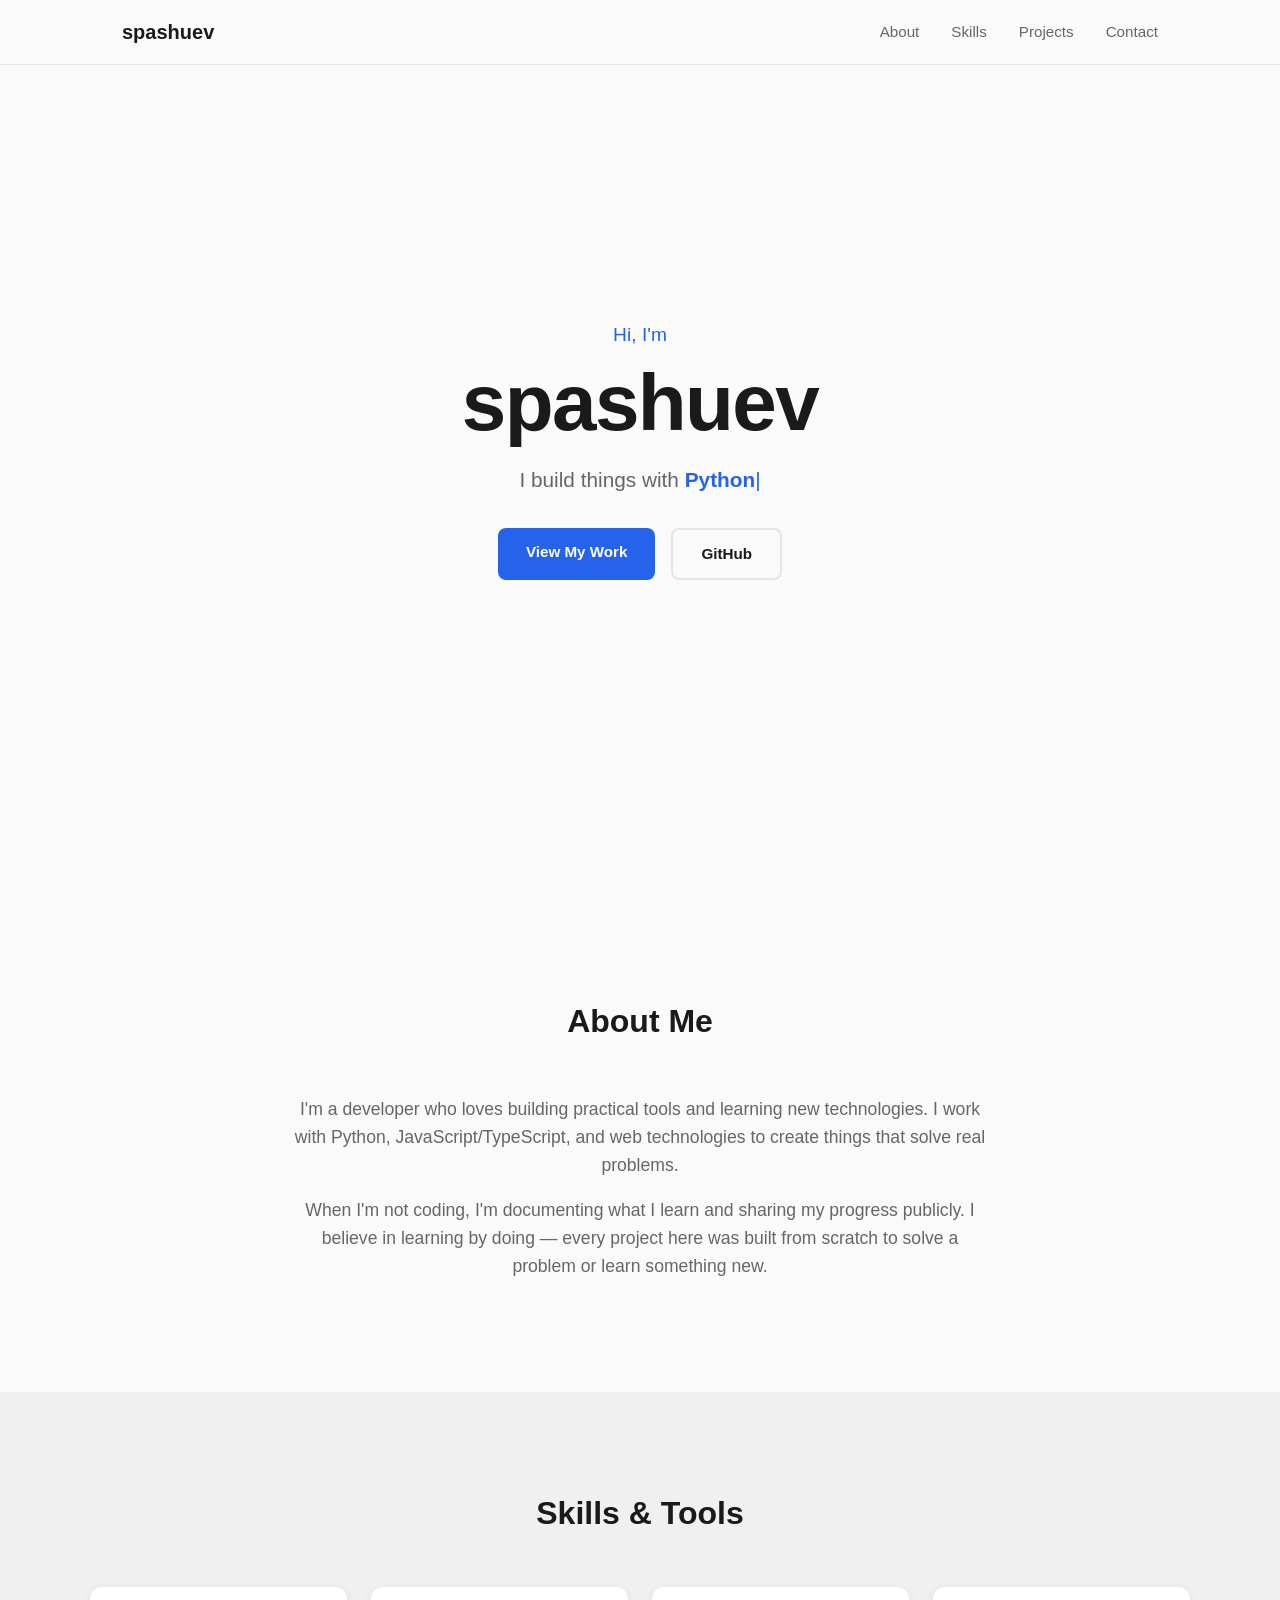
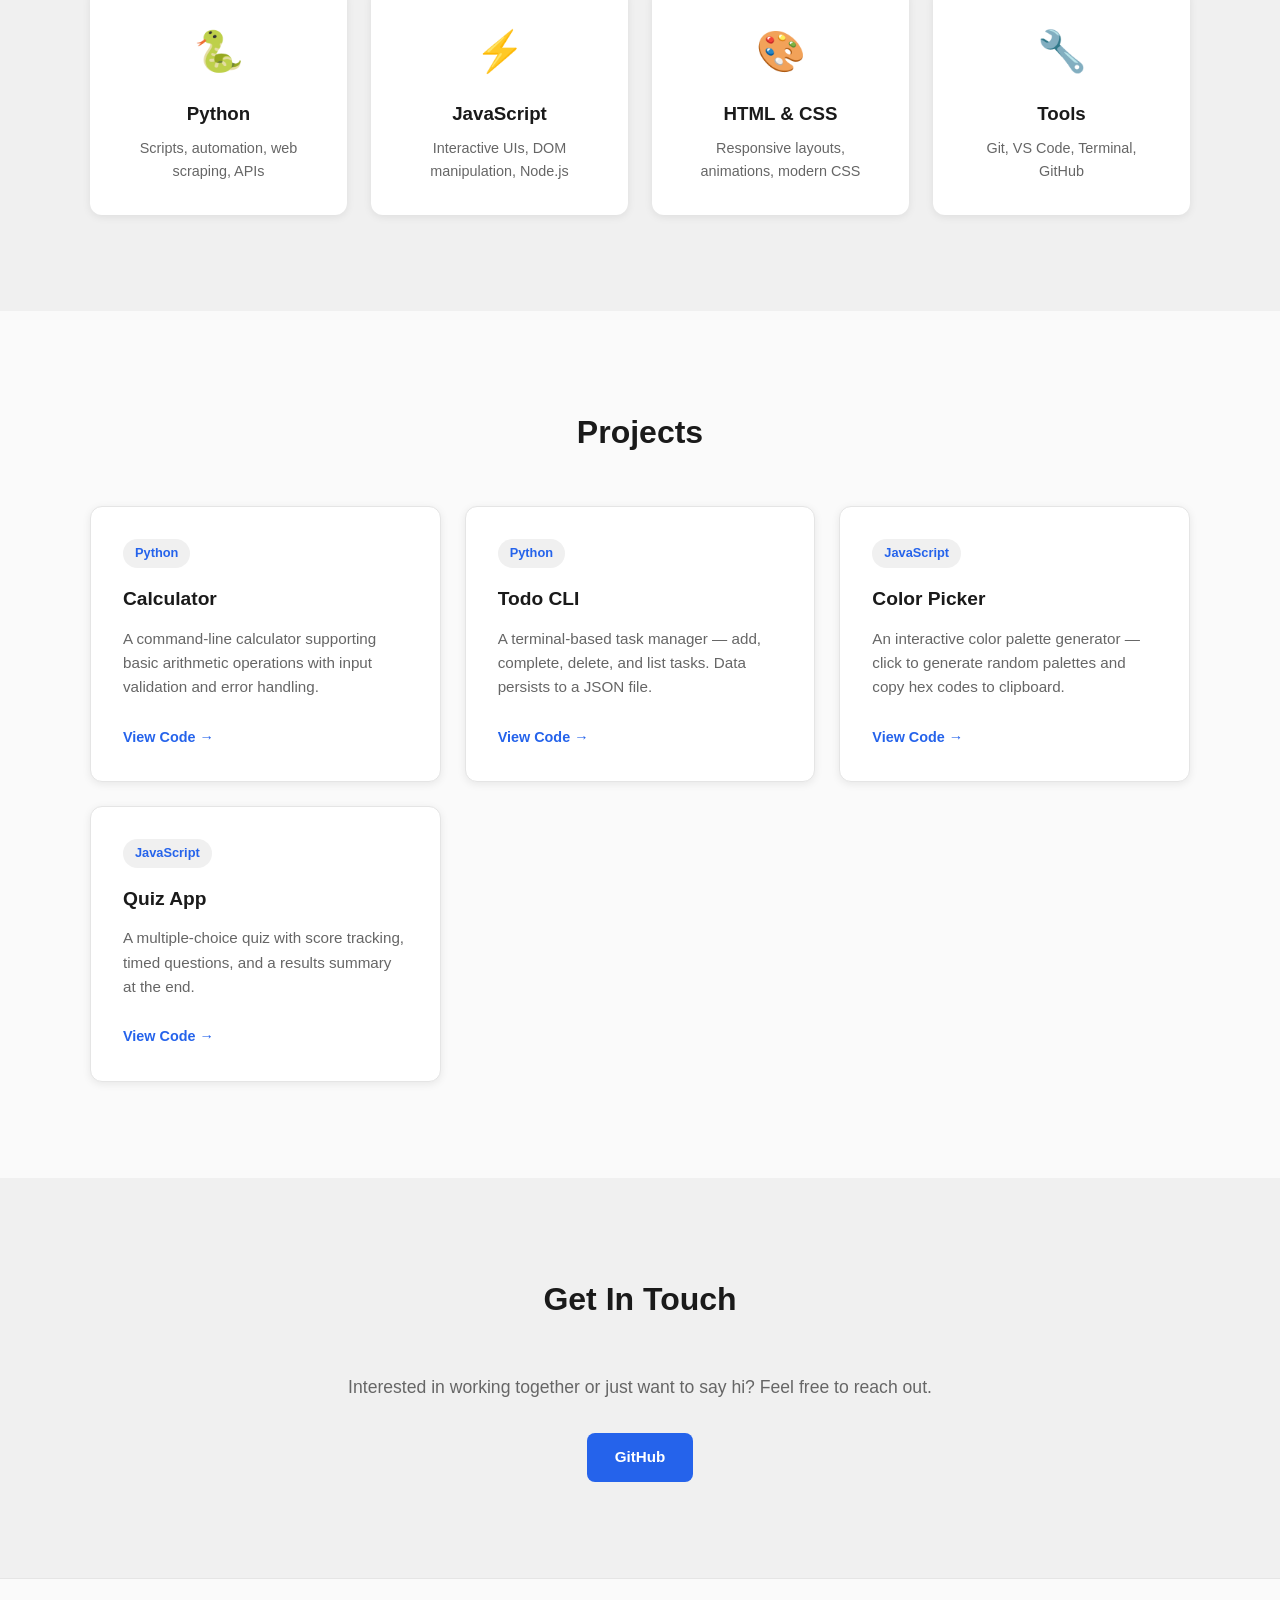
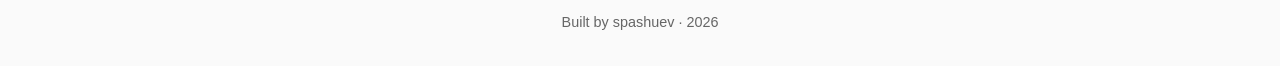
==== index.html @ 63676e6e "Add portfolio website" ====
<!DOCTYPE html>
<html lang="en">
<head>
    <meta charset="UTF-8">
    <meta name="viewport" content="width=device-width, initial-scale=1.0">
    <title>spashuev — Developer Portfolio</title>
    <link rel="stylesheet" href="css/style.css">
</head>
<body>

    <!-- Navigation -->
    <nav class="nav">
        <div class="nav-container">
            <a href="#" class="nav-logo">spashuev</a>
            <ul class="nav-links">
                <li><a href="#about">About</a></li>
                <li><a href="#skills">Skills</a></li>
                <li><a href="#projects">Projects</a></li>
                <li><a href="#contact">Contact</a></li>
            </ul>
            <button class="nav-toggle" aria-label="Toggle menu">
                <span></span>
                <span></span>
                <span></span>
            </button>
        </div>
    </nav>

    <!-- Hero Section -->
    <header class="hero" id="home">
        <div class="hero-content">
            <p class="hero-greeting">Hi, I'm</p>
            <h1 class="hero-name">spashuev</h1>
            <p class="hero-tagline">I build things with <span class="typed-text"></span><span class="cursor">|</span></p>
            <div class="hero-buttons">
                <a href="#projects" class="btn btn-primary">View My Work</a>
                <a href="https://github.com/spashuev" class="btn btn-secondary" target="_blank">GitHub</a>
            </div>
        </div>
    </header>

    <!-- About Section -->
    <section class="section" id="about">
        <div class="container">
            <h2 class="section-title">About Me</h2>
            <div class="about-content">
                <p>I'm a developer who loves building practical tools and learning new technologies. I work with Python, JavaScript/TypeScript, and web technologies to create things that solve real problems.</p>
                <p>When I'm not coding, I'm documenting what I learn and sharing my progress publicly. I believe in learning by doing — every project here was built from scratch to solve a problem or learn something new.</p>
            </div>
        </div>
    </section>

    <!-- Skills Section -->
    <section class="section section-alt" id="skills">
        <div class="container">
            <h2 class="section-title">Skills & Tools</h2>
            <div class="skills-grid">
                <div class="skill-card">
                    <div class="skill-icon">🐍</div>
                    <h3>Python</h3>
                    <p>Scripts, automation, web scraping, APIs</p>
                </div>
                <div class="skill-card">
                    <div class="skill-icon">⚡</div>
                    <h3>JavaScript</h3>
                    <p>Interactive UIs, DOM manipulation, Node.js</p>
                </div>
                <div class="skill-card">
                    <div class="skill-icon">🎨</div>
                    <h3>HTML & CSS</h3>
                    <p>Responsive layouts, animations, modern CSS</p>
                </div>
                <div class="skill-card">
                    <div class="skill-icon">🔧</div>
                    <h3>Tools</h3>
                    <p>Git, VS Code, Terminal, GitHub</p>
                </div>
            </div>
        </div>
    </section>

    <!-- Projects Section -->
    <section class="section" id="projects">
        <div class="container">
            <h2 class="section-title">Projects</h2>
            <div class="projects-grid">

                <div class="project-card">
                    <div class="project-tag">Python</div>
                    <h3>Calculator</h3>
                    <p>A command-line calculator supporting basic arithmetic operations with input validation and error handling.</p>
                    <div class="project-links">
                        <a href="https://github.com/spashuev/python-projects/tree/main/01-beginner/calculator" target="_blank">View Code →</a>
                    </div>
                </div>

                <div class="project-card">
                    <div class="project-tag">Python</div>
                    <h3>Todo CLI</h3>
                    <p>A terminal-based task manager — add, complete, delete, and list tasks. Data persists to a JSON file.</p>
                    <div class="project-links">
                        <a href="https://github.com/spashuev/python-projects/tree/main/01-beginner/todo-cli" target="_blank">View Code →</a>
                    </div>
                </div>

                <div class="project-card">
                    <div class="project-tag">JavaScript</div>
                    <h3>Color Picker</h3>
                    <p>An interactive color palette generator — click to generate random palettes and copy hex codes to clipboard.</p>
                    <div class="project-links">
                        <a href="https://github.com/spashuev/js-projects/tree/main/01-beginner/color-picker" target="_blank">View Code →</a>
                    </div>
                </div>

                <div class="project-card">
                    <div class="project-tag">JavaScript</div>
                    <h3>Quiz App</h3>
                    <p>A multiple-choice quiz with score tracking, timed questions, and a results summary at the end.</p>
                    <div class="project-links">
                        <a href="https://github.com/spashuev/js-projects/tree/main/01-beginner/quiz-app" target="_blank">View Code →</a>
                    </div>
                </div>

            </div>
        </div>
    </section>

    <!-- Contact Section -->
    <section class="section section-alt" id="contact">
        <div class="container">
            <h2 class="section-title">Get In Touch</h2>
            <p class="contact-text">Interested in working together or just want to say hi? Feel free to reach out.</p>
            <div class="contact-links">
                <a href="https://github.com/spashuev" class="btn btn-primary" target="_blank">GitHub</a>
            </div>
        </div>
    </section>

    <!-- Footer -->
    <footer class="footer">
        <p>Built by spashuev · 2026</p>
    </footer>

    <script src="js/script.js"></script>
</body>
</html>
---- css/style.css ----
/* ===== RESET & BASE ===== */
*, *::before, *::after {
    margin: 0;
    padding: 0;
    box-sizing: border-box;
}

:root {
    --bg: #fafafa;
    --bg-alt: #f0f0f0;
    --text: #1a1a1a;
    --text-muted: #666;
    --accent: #2563eb;
    --accent-hover: #1d4ed8;
    --card-bg: #fff;
    --border: #e5e5e5;
    --radius: 12px;
    --shadow: 0 2px 8px rgba(0,0,0,0.08);
    --shadow-hover: 0 8px 24px rgba(0,0,0,0.12);
    --transition: 0.3s ease;
}

html {
    scroll-behavior: smooth;
}

body {
    font-family: -apple-system, BlinkMacSystemFont, 'Segoe UI', Roboto, Oxygen, sans-serif;
    background: var(--bg);
    color: var(--text);
    line-height: 1.6;
}

a {
    color: var(--accent);
    text-decoration: none;
    transition: color var(--transition);
}

a:hover {
    color: var(--accent-hover);
}

/* ===== NAVIGATION ===== */
.nav {
    position: fixed;
    top: 0;
    width: 100%;
    background: rgba(250,250,250,0.9);
    backdrop-filter: blur(10px);
    border-bottom: 1px solid var(--border);
    z-index: 100;
}

.nav-container {
    max-width: 1100px;
    margin: 0 auto;
    padding: 0 2rem;
    display: flex;
    align-items: center;
    justify-content: space-between;
    height: 64px;
}

.nav-logo {
    font-size: 1.25rem;
    font-weight: 700;
    color: var(--text);
}

.nav-links {
    display: flex;
    list-style: none;
    gap: 2rem;
}

.nav-links a {
    color: var(--text-muted);
    font-size: 0.95rem;
    font-weight: 500;
    transition: color var(--transition);
}

.nav-links a:hover {
    color: var(--text);
}

.nav-toggle {
    display: none;
    flex-direction: column;
    gap: 5px;
    background: none;
    border: none;
    cursor: pointer;
    padding: 4px;
}

.nav-toggle span {
    width: 24px;
    height: 2px;
    background: var(--text);
    transition: var(--transition);
}

/* ===== HERO ===== */
.hero {
    min-height: 100vh;
    display: flex;
    align-items: center;
    justify-content: center;
    text-align: center;
    padding: 2rem;
}

.hero-greeting {
    font-size: 1.2rem;
    color: var(--accent);
    font-weight: 500;
    margin-bottom: 0.5rem;
}

.hero-name {
    font-size: clamp(2.5rem, 8vw, 5rem);
    font-weight: 800;
    letter-spacing: -0.02em;
    line-height: 1.1;
    margin-bottom: 1rem;
}

.hero-tagline {
    font-size: 1.3rem;
    color: var(--text-muted);
    margin-bottom: 2rem;
}

.typed-text {
    color: var(--accent);
    font-weight: 600;
}

.cursor {
    animation: blink 1s infinite;
    color: var(--accent);
}

@keyframes blink {
    0%, 100% { opacity: 1; }
    50% { opacity: 0; }
}

.hero-buttons {
    display: flex;
    gap: 1rem;
    justify-content: center;
    flex-wrap: wrap;
}

/* ===== BUTTONS ===== */
.btn {
    display: inline-block;
    padding: 0.75rem 1.75rem;
    border-radius: 8px;
    font-weight: 600;
    font-size: 0.95rem;
    transition: all var(--transition);
}

.btn-primary {
    background: var(--accent);
    color: #fff;
}

.btn-primary:hover {
    background: var(--accent-hover);
    color: #fff;
    transform: translateY(-2px);
    box-shadow: var(--shadow-hover);
}

.btn-secondary {
    border: 2px solid var(--border);
    color: var(--text);
}

.btn-secondary:hover {
    border-color: var(--accent);
    color: var(--accent);
    transform: translateY(-2px);
}

/* ===== SECTIONS ===== */
.section {
    padding: 6rem 2rem;
}

.section-alt {
    background: var(--bg-alt);
}

.container {
    max-width: 1100px;
    margin: 0 auto;
}

.section-title {
    font-size: 2rem;
    font-weight: 700;
    text-align: center;
    margin-bottom: 3rem;
}

/* ===== ABOUT ===== */
.about-content {
    max-width: 700px;
    margin: 0 auto;
    text-align: center;
}

.about-content p {
    color: var(--text-muted);
    margin-bottom: 1rem;
    font-size: 1.1rem;
}

/* ===== SKILLS ===== */
.skills-grid {
    display: grid;
    grid-template-columns: repeat(auto-fit, minmax(220px, 1fr));
    gap: 1.5rem;
}

.skill-card {
    background: var(--card-bg);
    padding: 2rem;
    border-radius: var(--radius);
    text-align: center;
    box-shadow: var(--shadow);
    transition: transform var(--transition), box-shadow var(--transition);
}

.skill-card:hover {
    transform: translateY(-4px);
    box-shadow: var(--shadow-hover);
}

.skill-icon {
    font-size: 2.5rem;
    margin-bottom: 1rem;
}

.skill-card h3 {
    margin-bottom: 0.5rem;
}

.skill-card p {
    color: var(--text-muted);
    font-size: 0.9rem;
}

/* ===== PROJECTS ===== */
.projects-grid {
    display: grid;
    grid-template-columns: repeat(auto-fit, minmax(280px, 1fr));
    gap: 1.5rem;
}

.project-card {
    background: var(--card-bg);
    padding: 2rem;
    border-radius: var(--radius);
    box-shadow: var(--shadow);
    transition: transform var(--transition), box-shadow var(--transition);
    border: 1px solid var(--border);
}

.project-card:hover {
    transform: translateY(-4px);
    box-shadow: var(--shadow-hover);
}

.project-tag {
    display: inline-block;
    background: var(--bg-alt);
    color: var(--accent);
    font-size: 0.8rem;
    font-weight: 600;
    padding: 0.25rem 0.75rem;
    border-radius: 20px;
    margin-bottom: 1rem;
}

.project-card h3 {
    margin-bottom: 0.75rem;
    font-size: 1.2rem;
}

.project-card p {
    color: var(--text-muted);
    font-size: 0.95rem;
    margin-bottom: 1.5rem;
}

.project-links a {
    font-weight: 600;
    font-size: 0.9rem;
}

/* ===== CONTACT ===== */
.contact-text {
    text-align: center;
    color: var(--text-muted);
    font-size: 1.1rem;
    margin-bottom: 2rem;
}

.contact-links {
    display: flex;
    justify-content: center;
    gap: 1rem;
}

/* ===== FOOTER ===== */
.footer {
    text-align: center;
    padding: 2rem;
    color: var(--text-muted);
    font-size: 0.9rem;
    border-top: 1px solid var(--border);
}

/* ===== RESPONSIVE ===== */
@media (max-width: 768px) {
    .nav-links {
        display: none;
        position: absolute;
        top: 64px;
        left: 0;
        right: 0;
        background: rgba(250,250,250,0.95);
        backdrop-filter: blur(10px);
        flex-direction: column;
        padding: 1rem 2rem;
        gap: 1rem;
        border-bottom: 1px solid var(--border);
    }

    .nav-links.active {
        display: flex;
    }

    .nav-toggle {
        display: flex;
    }

    .section {
        padding: 4rem 1.5rem;
    }
}
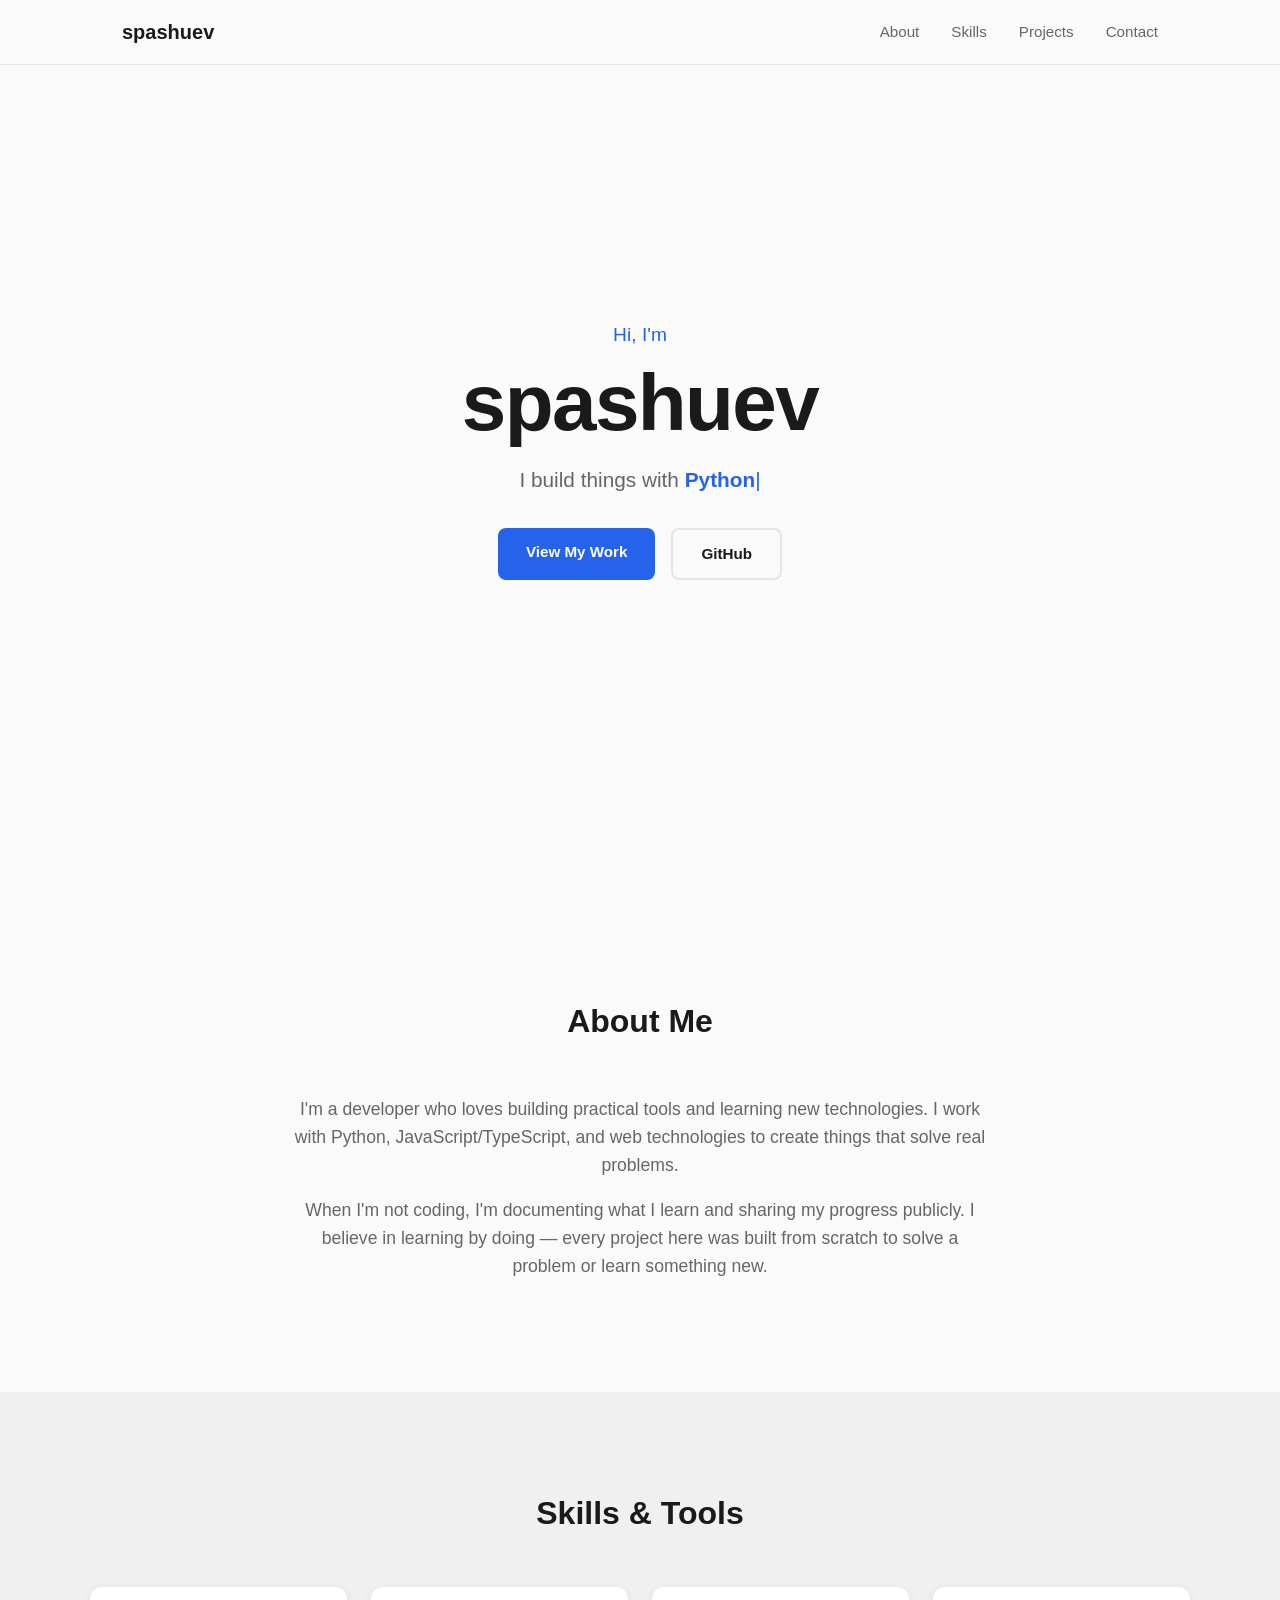
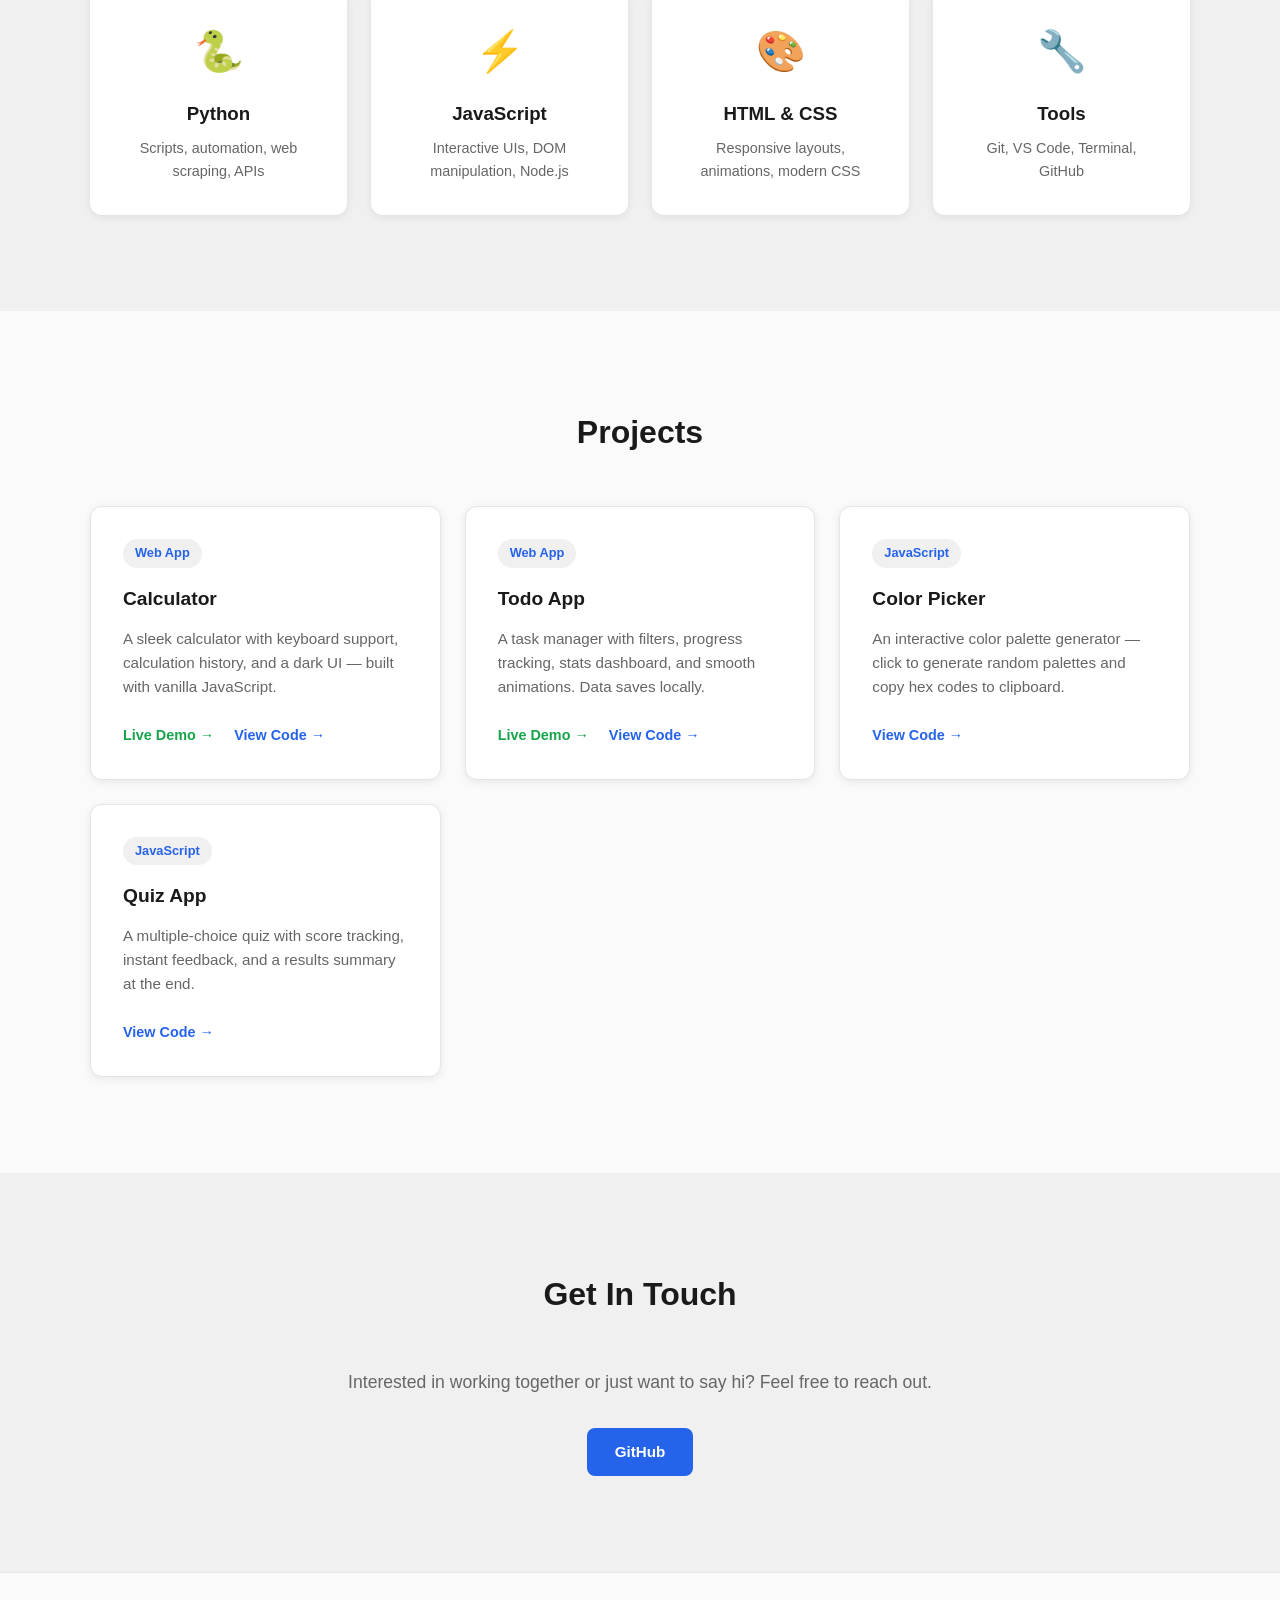
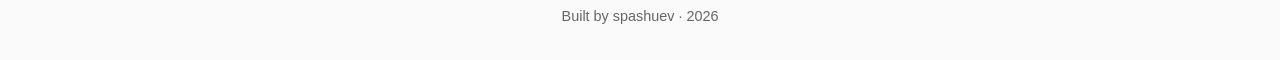
==== commit d7953a0a: "Add calculator and todo web apps" ====
--- a/index.html
+++ b/index.html
@@ -86,20 +86,22 @@
             <div class="projects-grid">
 
                 <div class="project-card">
-                    <div class="project-tag">Python</div>
+                    <div class="project-tag">Web App</div>
                     <h3>Calculator</h3>
-                    <p>A command-line calculator supporting basic arithmetic operations with input validation and error handling.</p>
+                    <p>A sleek calculator with keyboard support, calculation history, and a dark UI — built with vanilla JavaScript.</p>
                     <div class="project-links">
-                        <a href="https://github.com/spashuev/python-projects/tree/main/01-beginner/calculator" target="_blank">View Code →</a>
+                        <a href="calculator.html" class="demo-link">Live Demo →</a>
+                        <a href="https://github.com/spashuev/portfolio-website/blob/main/calculator.html" target="_blank">View Code →</a>
                     </div>
                 </div>
 
                 <div class="project-card">
-                    <div class="project-tag">Python</div>
-                    <h3>Todo CLI</h3>
-                    <p>A terminal-based task manager — add, complete, delete, and list tasks. Data persists to a JSON file.</p>
+                    <div class="project-tag">Web App</div>
+                    <h3>Todo App</h3>
+                    <p>A task manager with filters, progress tracking, stats dashboard, and smooth animations. Data saves locally.</p>
                     <div class="project-links">
-                        <a href="https://github.com/spashuev/python-projects/tree/main/01-beginner/todo-cli" target="_blank">View Code →</a>
+                        <a href="todo.html" class="demo-link">Live Demo →</a>
+                        <a href="https://github.com/spashuev/portfolio-website/blob/main/todo.html" target="_blank">View Code →</a>
                     </div>
                 </div>
 
@@ -115,7 +117,7 @@
                 <div class="project-card">
                     <div class="project-tag">JavaScript</div>
                     <h3>Quiz App</h3>
-                    <p>A multiple-choice quiz with score tracking, timed questions, and a results summary at the end.</p>
+                    <p>A multiple-choice quiz with score tracking, instant feedback, and a results summary at the end.</p>
                     <div class="project-links">
                         <a href="https://github.com/spashuev/js-projects/tree/main/01-beginner/quiz-app" target="_blank">View Code →</a>
                     </div>
--- a/css/style.css
+++ b/css/style.css
@@ -303,6 +303,15 @@
 .project-links a {
     font-weight: 600;
     font-size: 0.9rem;
+}
+
+.project-links {
+    display: flex;
+    gap: 1.25rem;
+}
+
+.demo-link {
+    color: #16a34a !important;
 }
 
 /* ===== CONTACT ===== */
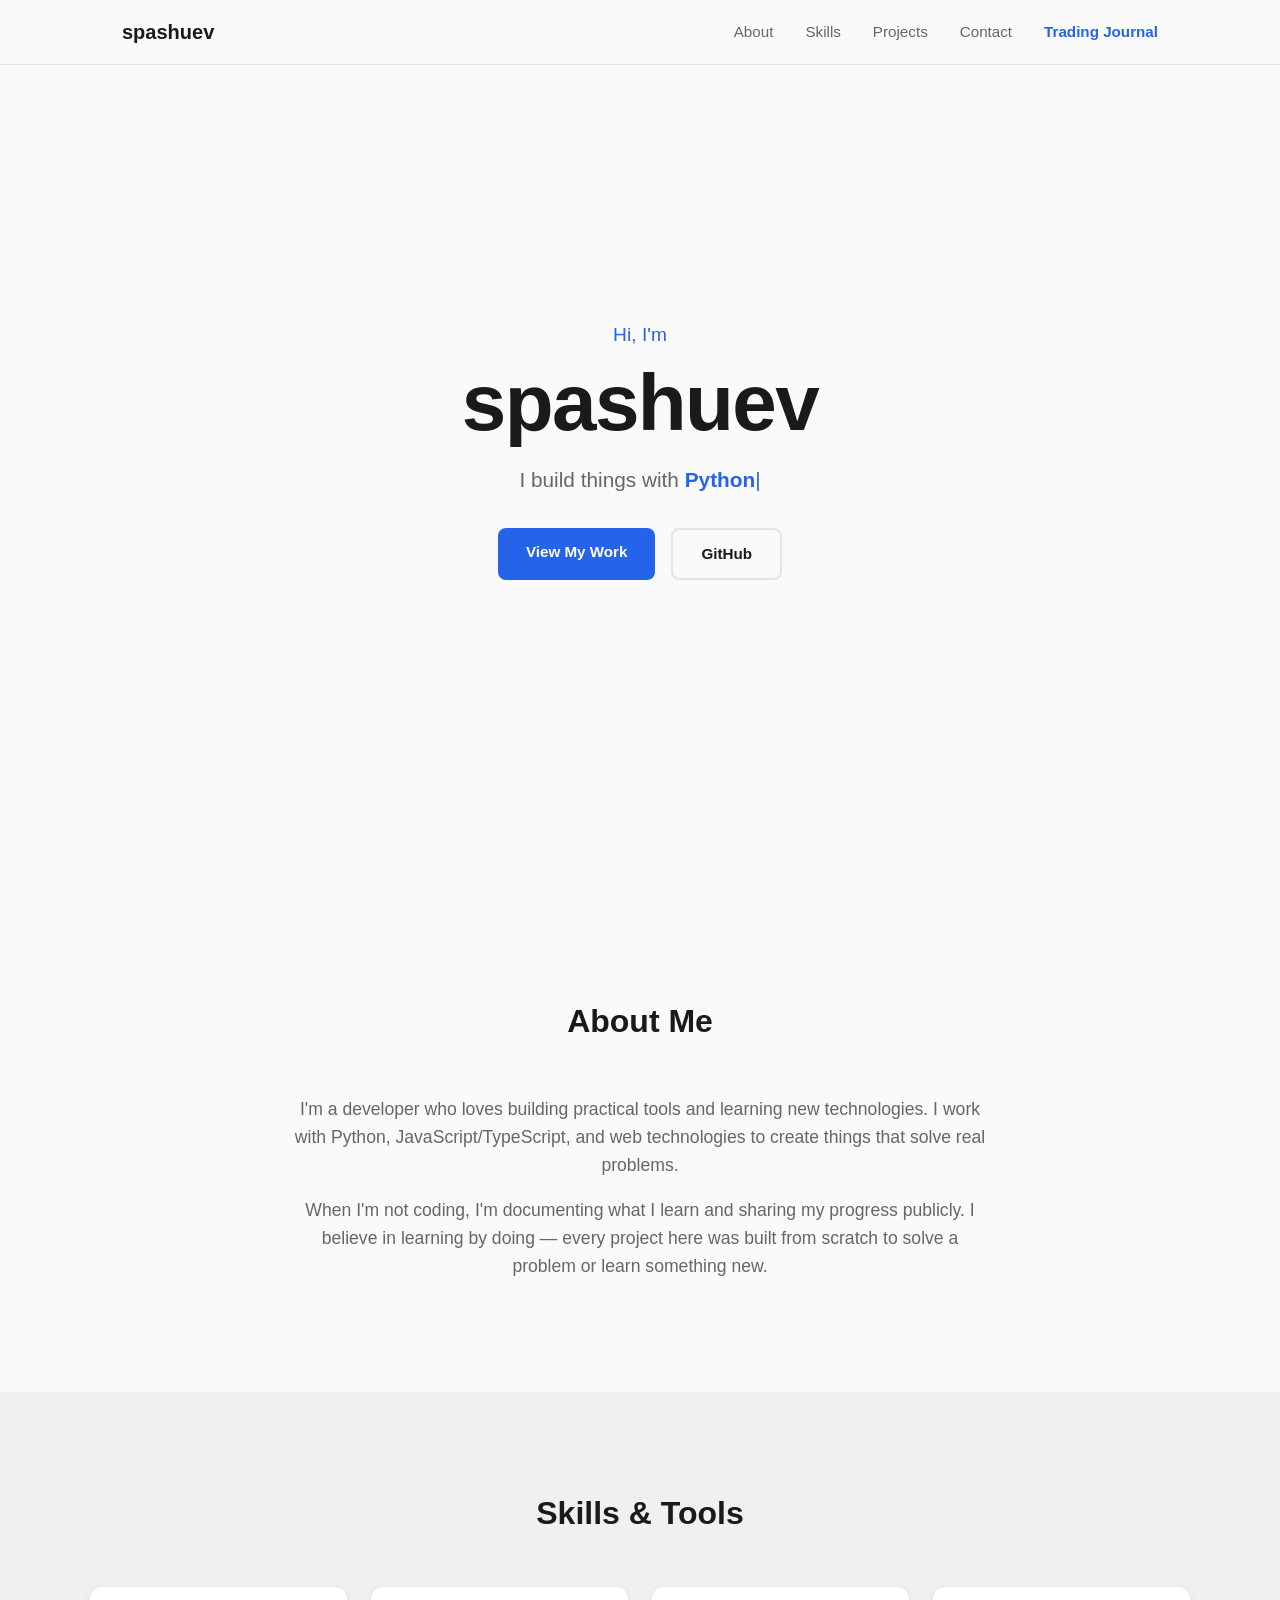
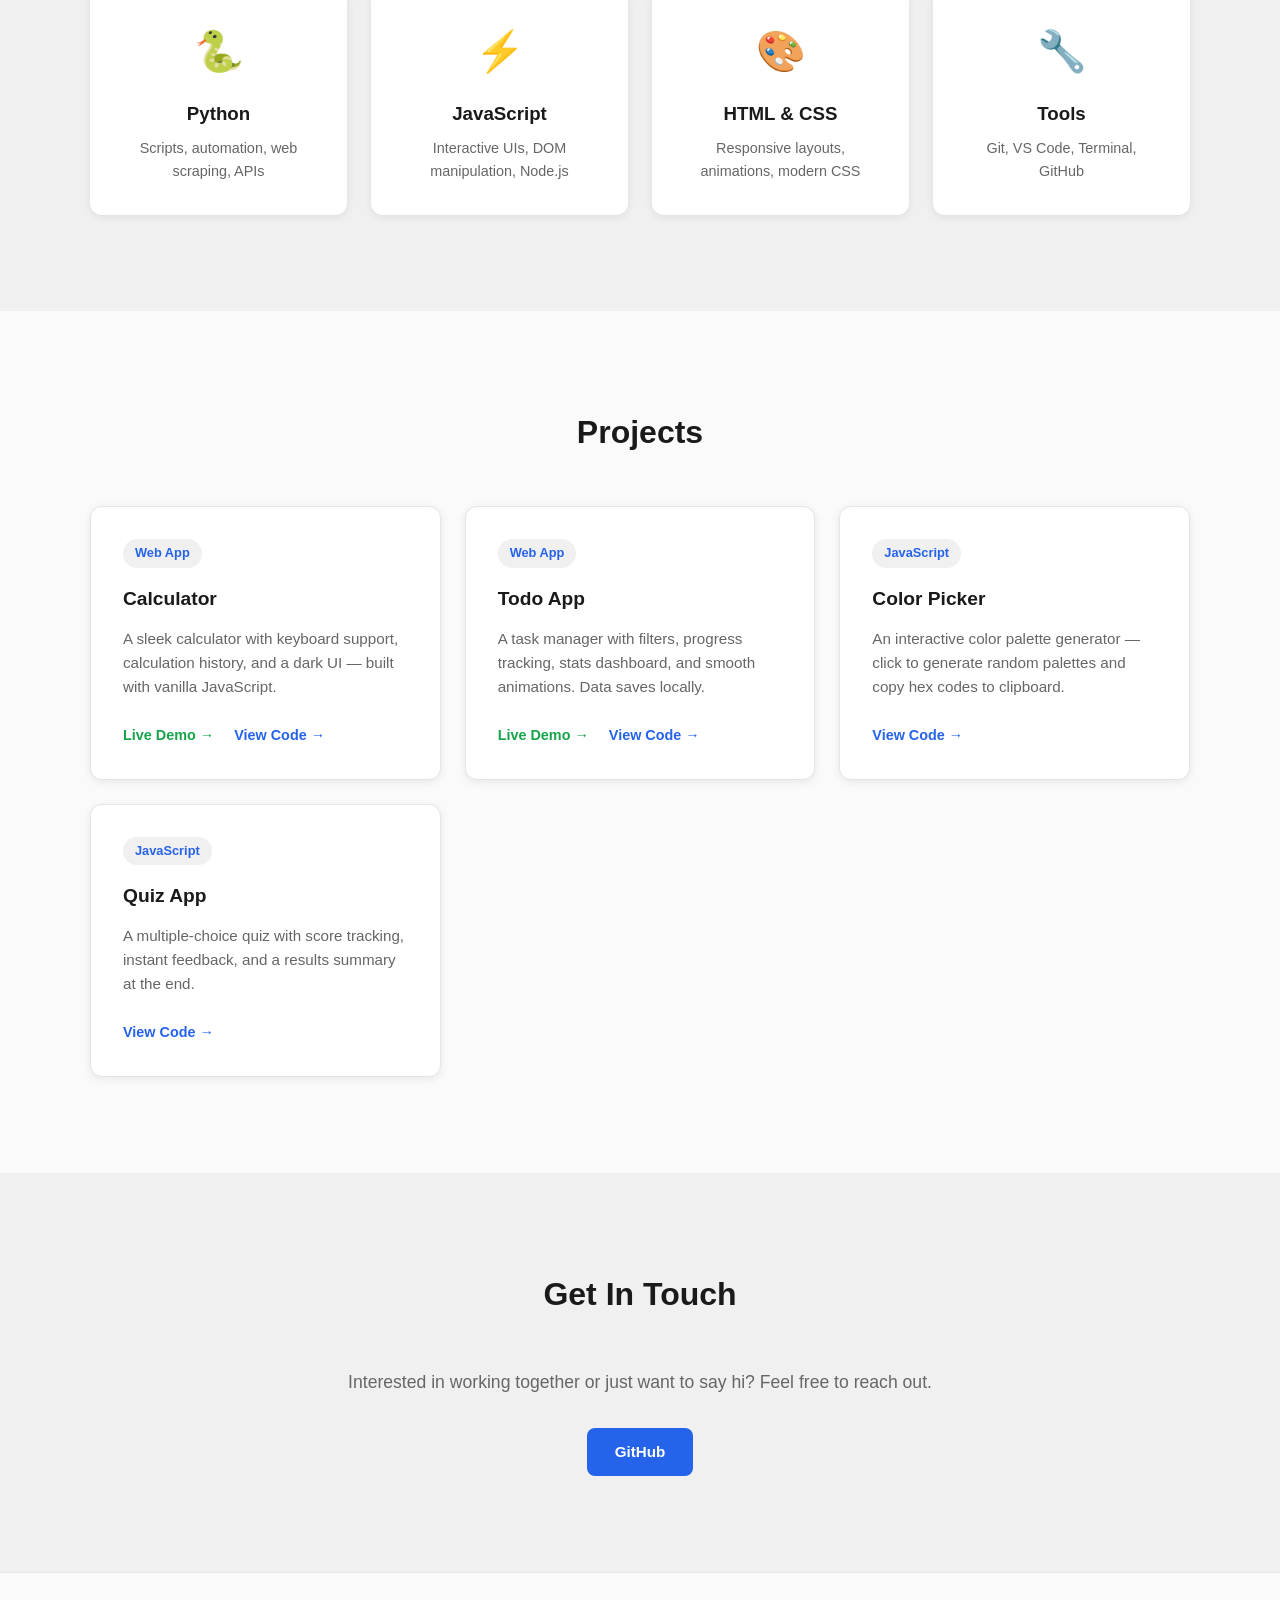
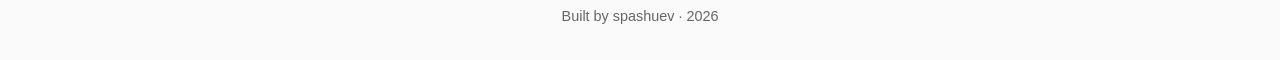
==== commit b83944be: "Add trading journal to website nav" ====
--- a/index.html
+++ b/index.html
@@ -17,6 +17,7 @@
                 <li><a href="#skills">Skills</a></li>
                 <li><a href="#projects">Projects</a></li>
                 <li><a href="#contact">Contact</a></li>
+                <li><a href="journal.html" class="nav-journal">Trading Journal</a></li>
             </ul>
             <button class="nav-toggle" aria-label="Toggle menu">
                 <span></span>
--- a/css/style.css
+++ b/css/style.css
@@ -83,6 +83,11 @@
 
 .nav-links a:hover {
     color: var(--text);
+}
+
+.nav-journal {
+    color: #2563eb !important;
+    font-weight: 600 !important;
 }
 
 .nav-toggle {
